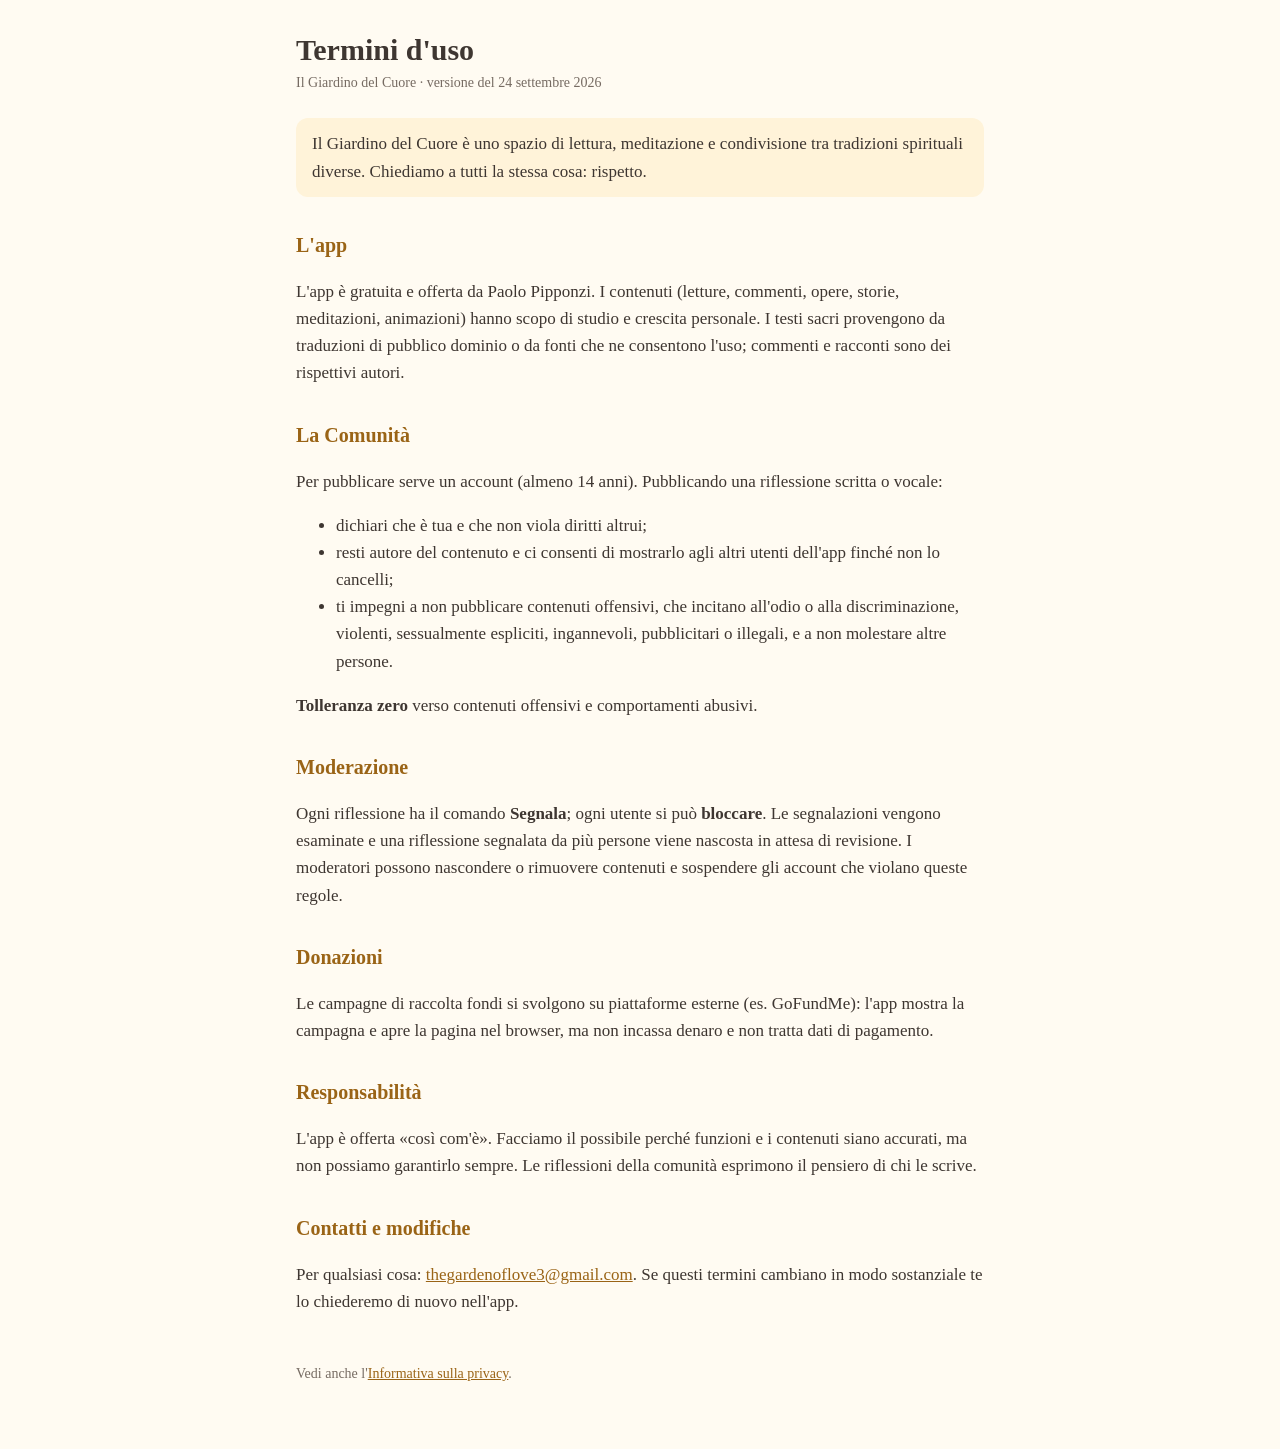
==== web/legale/termini.html @ 656466f8 "Pubblica privacy, termini ed eliminazione account in web/legale (sorgenti in docs/legale del repo ap" ====
<!doctype html>
<html lang="it"><head><meta charset="utf-8">
<meta name="viewport" content="width=device-width, initial-scale=1">
<title>Termini d'uso — Il Giardino del Cuore</title>
<link rel="stylesheet" href="_stile.css"></head>
<body><main>
<h1>Termini d'uso</h1>
<div class="data">Il Giardino del Cuore · versione del 24 settembre 2026</div>

<p class="box">Il Giardino del Cuore è uno spazio di lettura, meditazione e condivisione tra
tradizioni spirituali diverse. Chiediamo a tutti la stessa cosa: rispetto.</p>

<h2>L'app</h2>
<p>L'app è gratuita e offerta da Paolo Pipponzi. I contenuti (letture, commenti, opere,
storie, meditazioni, animazioni) hanno scopo di studio e crescita personale. I testi sacri
provengono da traduzioni di pubblico dominio o da fonti che ne consentono l'uso; commenti e
racconti sono dei rispettivi autori.</p>

<h2>La Comunità</h2>
<p>Per pubblicare serve un account (almeno 14 anni). Pubblicando una riflessione scritta o
vocale:</p>
<ul>
<li>dichiari che è tua e che non viola diritti altrui;</li>
<li>resti autore del contenuto e ci consenti di mostrarlo agli altri utenti dell'app finché
non lo cancelli;</li>
<li>ti impegni a non pubblicare contenuti offensivi, che incitano all'odio o alla
discriminazione, violenti, sessualmente espliciti, ingannevoli, pubblicitari o illegali, e a
non molestare altre persone.</li>
</ul>
<p><b>Tolleranza zero</b> verso contenuti offensivi e comportamenti abusivi.</p>

<h2>Moderazione</h2>
<p>Ogni riflessione ha il comando <b>Segnala</b>; ogni utente si può <b>bloccare</b>. Le
segnalazioni vengono esaminate e una riflessione segnalata da più persone viene nascosta in
attesa di revisione. I moderatori possono nascondere o rimuovere contenuti e sospendere gli
account che violano queste regole.</p>

<h2>Donazioni</h2>
<p>Le campagne di raccolta fondi si svolgono su piattaforme esterne (es. GoFundMe): l'app
mostra la campagna e apre la pagina nel browser, ma non incassa denaro e non tratta dati di
pagamento.</p>

<h2>Responsabilità</h2>
<p>L'app è offerta «così com'è». Facciamo il possibile perché funzioni e i contenuti siano
accurati, ma non possiamo garantirlo sempre. Le riflessioni della comunità esprimono il
pensiero di chi le scrive.</p>

<h2>Contatti e modifiche</h2>
<p>Per qualsiasi cosa: <a href="mailto:thegardenoflove3@gmail.com">thegardenoflove3@gmail.com</a>. Se questi termini cambiano
in modo sostanziale te lo chiederemo di nuovo nell'app.</p>

<footer>Vedi anche l'<a href="privacy.html">Informativa sulla privacy</a>.</footer>
</main></body></html>
---- web/legale/_stile.css ----
:root{--crema:#FFFBF2;--testo:#3E3631;--grigio:#766B62;--ambra:#9A6416;--carta:#FFF3D9}
@media (prefers-color-scheme:dark){:root{--crema:#1f1b17;--testo:#EDE3D0;--grigio:#b5a999;--ambra:#E2BE6A;--carta:#2a241e}}
*{box-sizing:border-box}
body{margin:0;background:var(--crema);color:var(--testo);font:17px/1.6 Georgia,'Times New Roman',serif}
main{max-width:720px;margin:0 auto;padding:32px 16px 64px}
h1{font-size:30px;line-height:1.2;margin:0 0 4px}
h2{font-size:20px;margin:32px 0 8px;color:var(--ambra)}
.data{color:var(--grigio);font-size:14px;margin-bottom:24px}
.box{background:var(--carta);border-radius:12px;padding:12px 16px}
a{color:var(--ambra)}
footer{margin-top:48px;color:var(--grigio);font-size:14px}
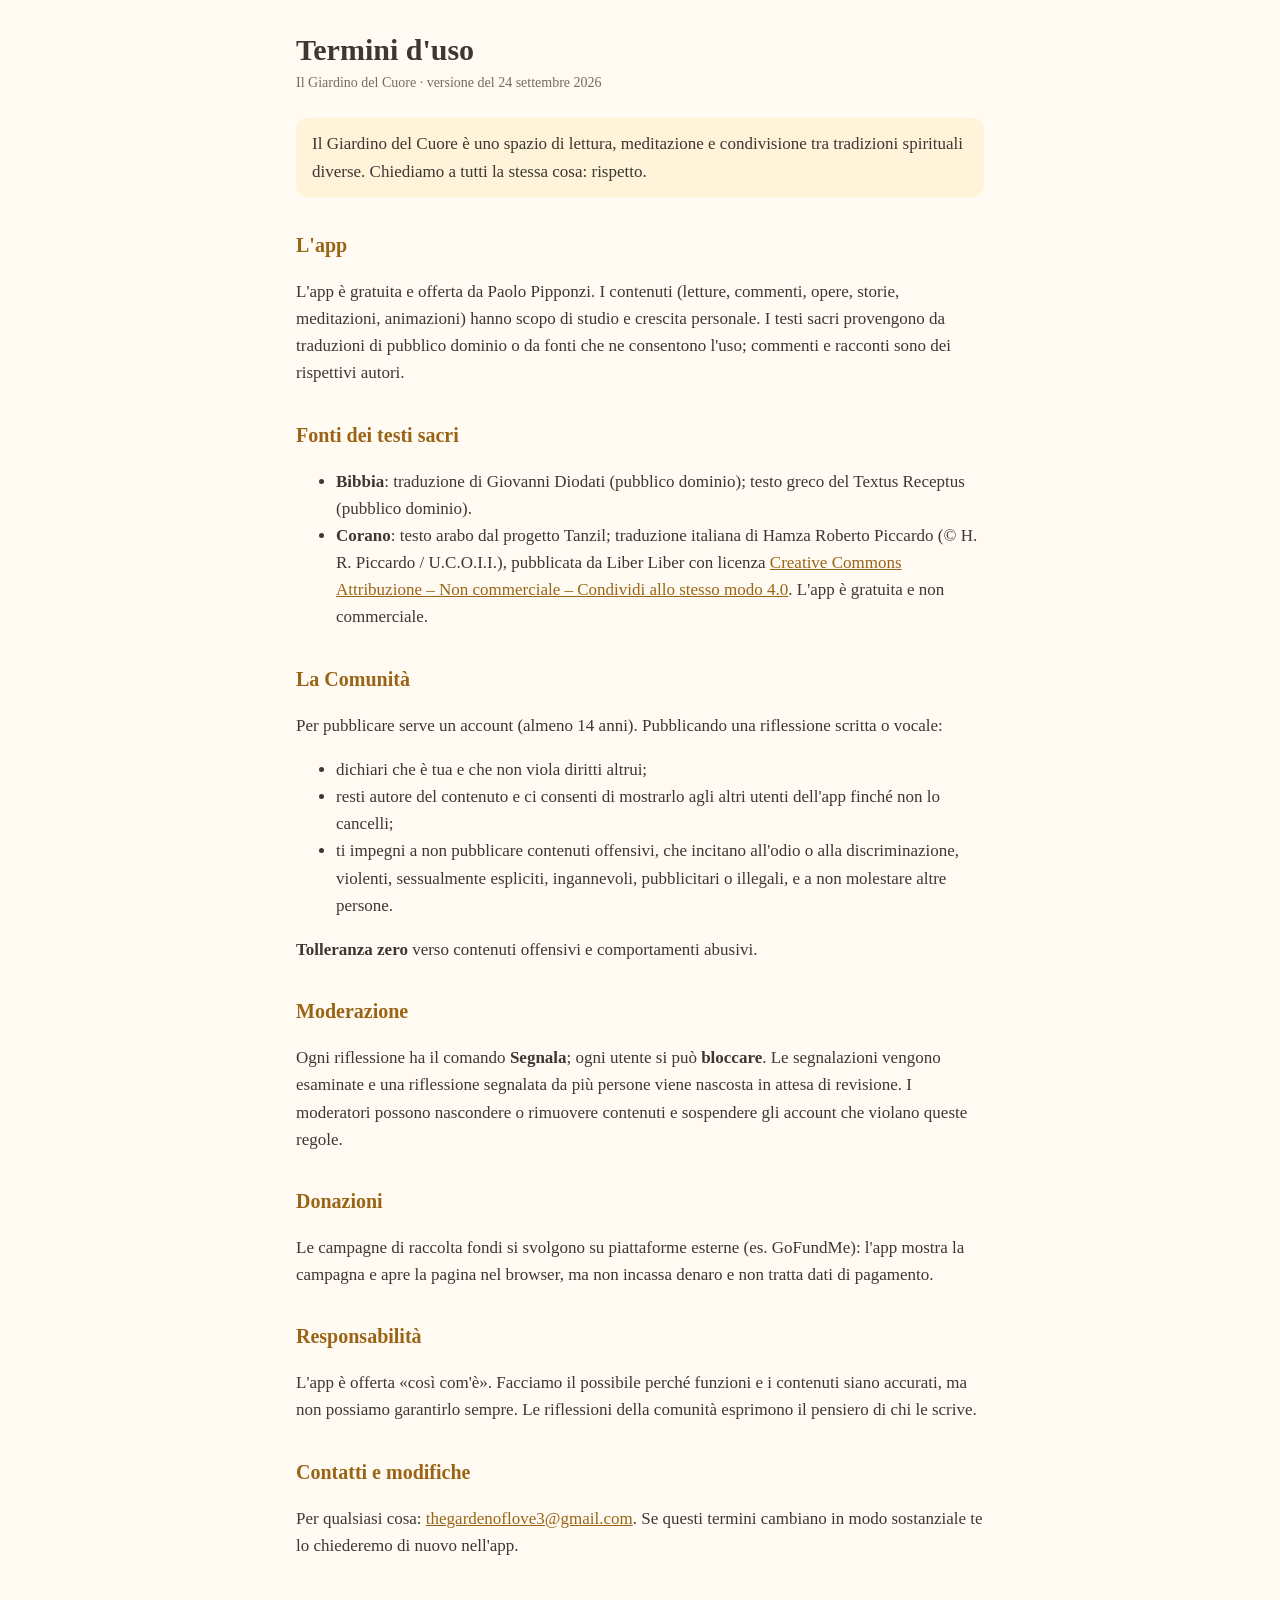
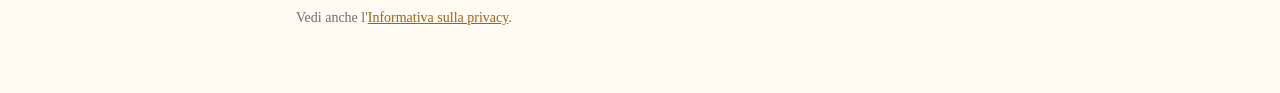
==== commit 2c77c465: "Termini: fonti dei testi sacri (Diodati PD, Piccardo CC BY-NC-SA 4.0) Co-Authored-By: Claude Opus 5." ====
--- a/web/legale/termini.html
+++ b/web/legale/termini.html
@@ -15,6 +15,17 @@
 storie, meditazioni, animazioni) hanno scopo di studio e crescita personale. I testi sacri
 provengono da traduzioni di pubblico dominio o da fonti che ne consentono l'uso; commenti e
 racconti sono dei rispettivi autori.</p>
+
+<h2>Fonti dei testi sacri</h2>
+<ul>
+<li><b>Bibbia</b>: traduzione di Giovanni Diodati (pubblico dominio); testo greco del Textus
+Receptus (pubblico dominio).</li>
+<li><b>Corano</b>: testo arabo dal progetto Tanzil; traduzione italiana di Hamza Roberto Piccardo
+(© H. R. Piccardo / U.C.O.I.I.), pubblicata da Liber Liber con licenza
+<a href="https://creativecommons.org/licenses/by-nc-sa/4.0/deed.it">Creative Commons
+Attribuzione – Non commerciale – Condividi allo stesso modo 4.0</a>. L'app è gratuita e non
+commerciale.</li>
+</ul>
 
 <h2>La Comunità</h2>
 <p>Per pubblicare serve un account (almeno 14 anni). Pubblicando una riflessione scritta o
